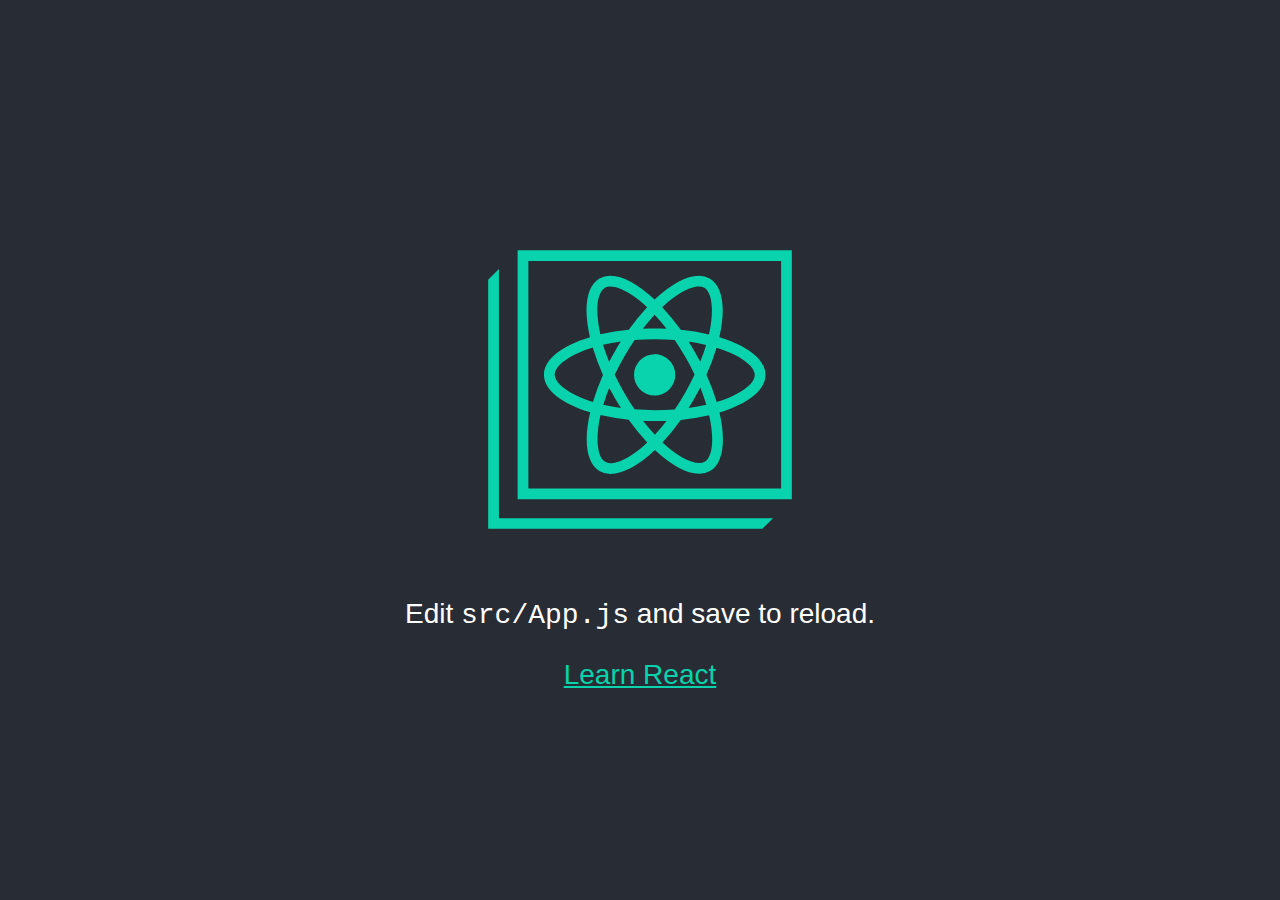
==== index.html @ 0065571b "first" ====
<!doctype html><html lang="en"><head><meta charset="utf-8"/><link rel="icon" href="/favicon.ico"/><meta name="viewport" content="width=device-width,initial-scale=1"/><meta name="theme-color" content="#000000"/><meta name="description" content="Web site created using create-react-app"/><link rel="apple-touch-icon" href="logo192.png"/><link rel="manifest" href="/manifest.json"/><title>React App</title><link href="/static/css/main.b100e6da.chunk.css" rel="stylesheet"></head><body><noscript>You need to enable JavaScript to run this app.</noscript><div id="root"></div><script>!function(i){function e(e){for(var r,t,n=e[0],o=e[1],u=e[2],l=0,f=[];l<n.length;l++)t=n[l],Object.prototype.hasOwnProperty.call(c,t)&&c[t]&&f.push(c[t][0]),c[t]=0;for(r in o)Object.prototype.hasOwnProperty.call(o,r)&&(i[r]=o[r]);for(s&&s(e);f.length;)f.shift()();return p.push.apply(p,u||[]),a()}function a(){for(var e,r=0;r<p.length;r++){for(var t=p[r],n=!0,o=1;o<t.length;o++){var u=t[o];0!==c[u]&&(n=!1)}n&&(p.splice(r--,1),e=l(l.s=t[0]))}return e}var t={},c={1:0},p=[];function l(e){if(t[e])return t[e].exports;var r=t[e]={i:e,l:!1,exports:{}};return i[e].call(r.exports,r,r.exports,l),r.l=!0,r.exports}l.m=i,l.c=t,l.d=function(e,r,t){l.o(e,r)||Object.defineProperty(e,r,{enumerable:!0,get:t})},l.r=function(e){"undefined"!=typeof Symbol&&Symbol.toStringTag&&Object.defineProperty(e,Symbol.toStringTag,{value:"Module"}),Object.defineProperty(e,"__esModule",{value:!0})},l.t=function(r,e){if(1&e&&(r=l(r)),8&e)return r;if(4&e&&"object"==typeof r&&r&&r.__esModule)return r;var t=Object.create(null);if(l.r(t),Object.defineProperty(t,"default",{enumerable:!0,value:r}),2&e&&"string"!=typeof r)for(var n in r)l.d(t,n,function(e){return r[e]}.bind(null,n));return t},l.n=function(e){var r=e&&e.__esModule?function(){return e.default}:function(){return e};return l.d(r,"a",r),r},l.o=function(e,r){return Object.prototype.hasOwnProperty.call(e,r)},l.p="/";var r=this.webpackJsonpthecoderfamily=this.webpackJsonpthecoderfamily||[],n=r.push.bind(r);r.push=e,r=r.slice();for(var o=0;o<r.length;o++)e(r[o]);var s=n;a()}([])</script><script src="/static/js/2.47bcb92f.chunk.js"></script><script src="/static/js/main.bb2afa3f.chunk.js"></script></body></html>
---- static/css/main.b100e6da.chunk.css ----
body{margin:0;font-family:-apple-system,BlinkMacSystemFont,Segoe UI,Roboto,Oxygen,Ubuntu,Cantarell,Fira Sans,Droid Sans,Helvetica Neue,sans-serif;-webkit-font-smoothing:antialiased;-moz-osx-font-smoothing:grayscale}code{font-family:source-code-pro,Menlo,Monaco,Consolas,Courier New,monospace}.App{text-align:center}.App-logo{height:40vmin}.App-header{background-color:#282c34;min-height:100vh;display:flex;flex-direction:column;align-items:center;justify-content:center;font-size:calc(10px + 2vmin);color:#fff}.App-link{color:#09d3ac}
/*# sourceMappingURL=main.b100e6da.chunk.css.map */
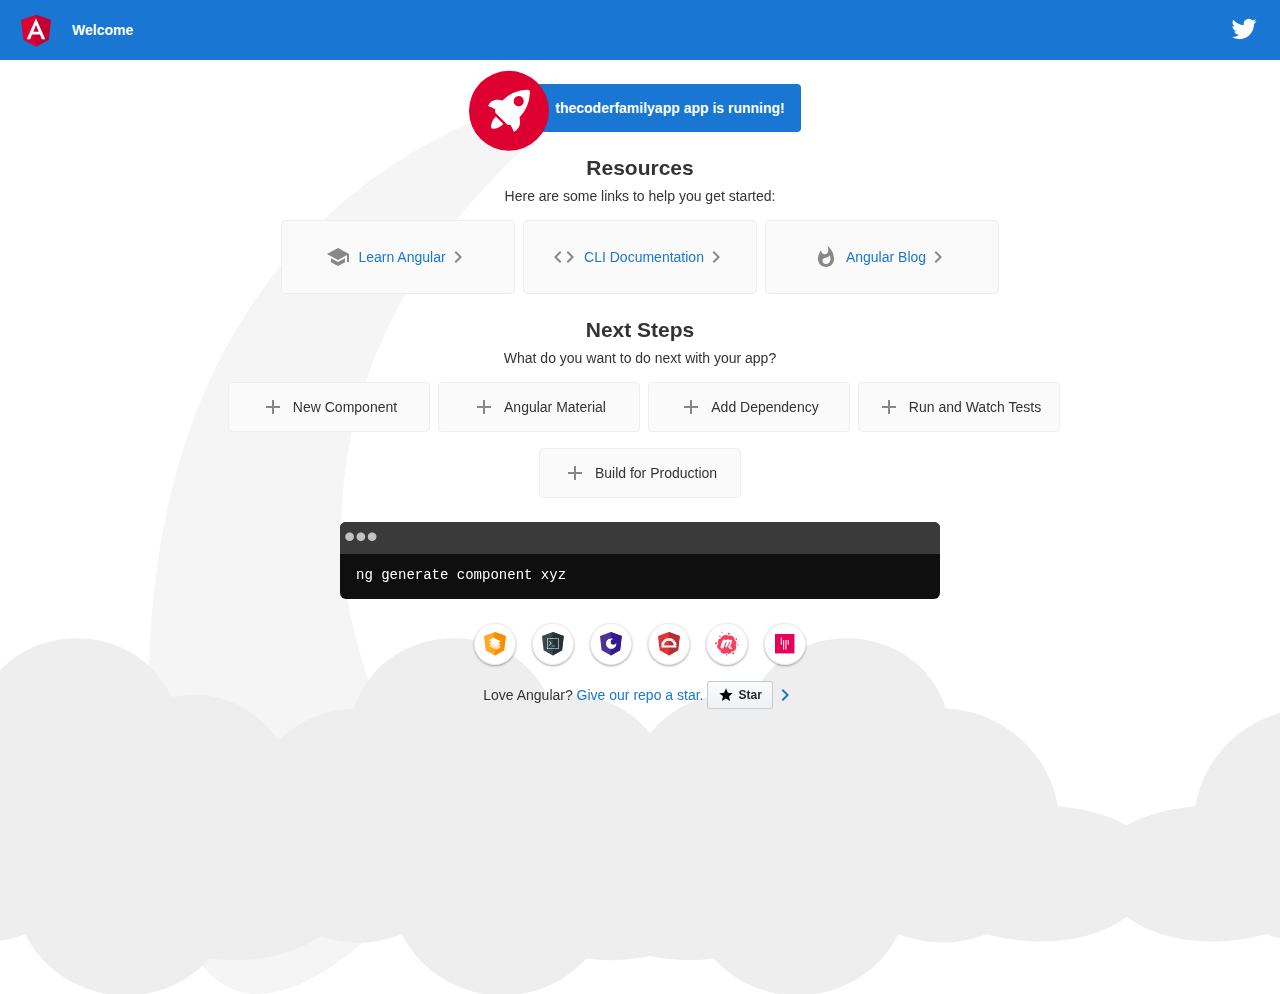
==== commit 0edba373: "new" ====
--- a/index.html
+++ b/index.html
@@ -1 +1,12 @@
-<!doctype html><html lang="en"><head><meta charset="utf-8"/><link rel="icon" href="/favicon.ico"/><meta name="viewport" content="width=device-width,initial-scale=1"/><meta name="theme-color" content="#000000"/><meta name="description" content="Web site created using create-react-app"/><link rel="apple-touch-icon" href="logo192.png"/><link rel="manifest" href="/manifest.json"/><title>React App</title><link href="/static/css/main.b100e6da.chunk.css" rel="stylesheet"></head><body><noscript>You need to enable JavaScript to run this app.</noscript><div id="root"></div><script>!function(i){function e(e){for(var r,t,n=e[0],o=e[1],u=e[2],l=0,f=[];l<n.length;l++)t=n[l],Object.prototype.hasOwnProperty.call(c,t)&&c[t]&&f.push(c[t][0]),c[t]=0;for(r in o)Object.prototype.hasOwnProperty.call(o,r)&&(i[r]=o[r]);for(s&&s(e);f.length;)f.shift()();return p.push.apply(p,u||[]),a()}function a(){for(var e,r=0;r<p.length;r++){for(var t=p[r],n=!0,o=1;o<t.length;o++){var u=t[o];0!==c[u]&&(n=!1)}n&&(p.splice(r--,1),e=l(l.s=t[0]))}return e}var t={},c={1:0},p=[];function l(e){if(t[e])return t[e].exports;var r=t[e]={i:e,l:!1,exports:{}};return i[e].call(r.exports,r,r.exports,l),r.l=!0,r.exports}l.m=i,l.c=t,l.d=function(e,r,t){l.o(e,r)||Object.defineProperty(e,r,{enumerable:!0,get:t})},l.r=function(e){"undefined"!=typeof Symbol&&Symbol.toStringTag&&Object.defineProperty(e,Symbol.toStringTag,{value:"Module"}),Object.defineProperty(e,"__esModule",{value:!0})},l.t=function(r,e){if(1&e&&(r=l(r)),8&e)return r;if(4&e&&"object"==typeof r&&r&&r.__esModule)return r;var t=Object.create(null);if(l.r(t),Object.defineProperty(t,"default",{enumerable:!0,value:r}),2&e&&"string"!=typeof r)for(var n in r)l.d(t,n,function(e){return r[e]}.bind(null,n));return t},l.n=function(e){var r=e&&e.__esModule?function(){return e.default}:function(){return e};return l.d(r,"a",r),r},l.o=function(e,r){return Object.prototype.hasOwnProperty.call(e,r)},l.p="/";var r=this.webpackJsonpthecoderfamily=this.webpackJsonpthecoderfamily||[],n=r.push.bind(r);r.push=e,r=r.slice();for(var o=0;o<r.length;o++)e(r[o]);var s=n;a()}([])</script><script src="/static/js/2.47bcb92f.chunk.js"></script><script src="/static/js/main.bb2afa3f.chunk.js"></script></body></html>+<!doctype html>
+<html lang="en">
+<head>
+  <meta charset="utf-8">
+  <title>Thecoderfamilyapp</title>
+  <base href="thecoderfamilyapp">  <meta name="viewport" content="width=device-width, initial-scale=1">
+  <link rel="icon" type="image/x-icon" href="favicon.ico">
+<link rel="stylesheet" href="styles.3ff695c00d717f2d2a11.css"></head>
+<body>
+  <app-root></app-root>
+<script src="runtime-es2015.edb2fcf2778e7bf1d426.js" type="module"></script><script src="runtime-es5.edb2fcf2778e7bf1d426.js" nomodule defer></script><script src="polyfills-es5.6696c533341b95a3d617.js" nomodule defer></script><script src="polyfills-es2015.2987770fde9daa1d8a2e.js" type="module"></script><script src="main-es2015.845e16c67423361353fd.js" type="module"></script><script src="main-es5.845e16c67423361353fd.js" nomodule defer></script></body>
+</html>
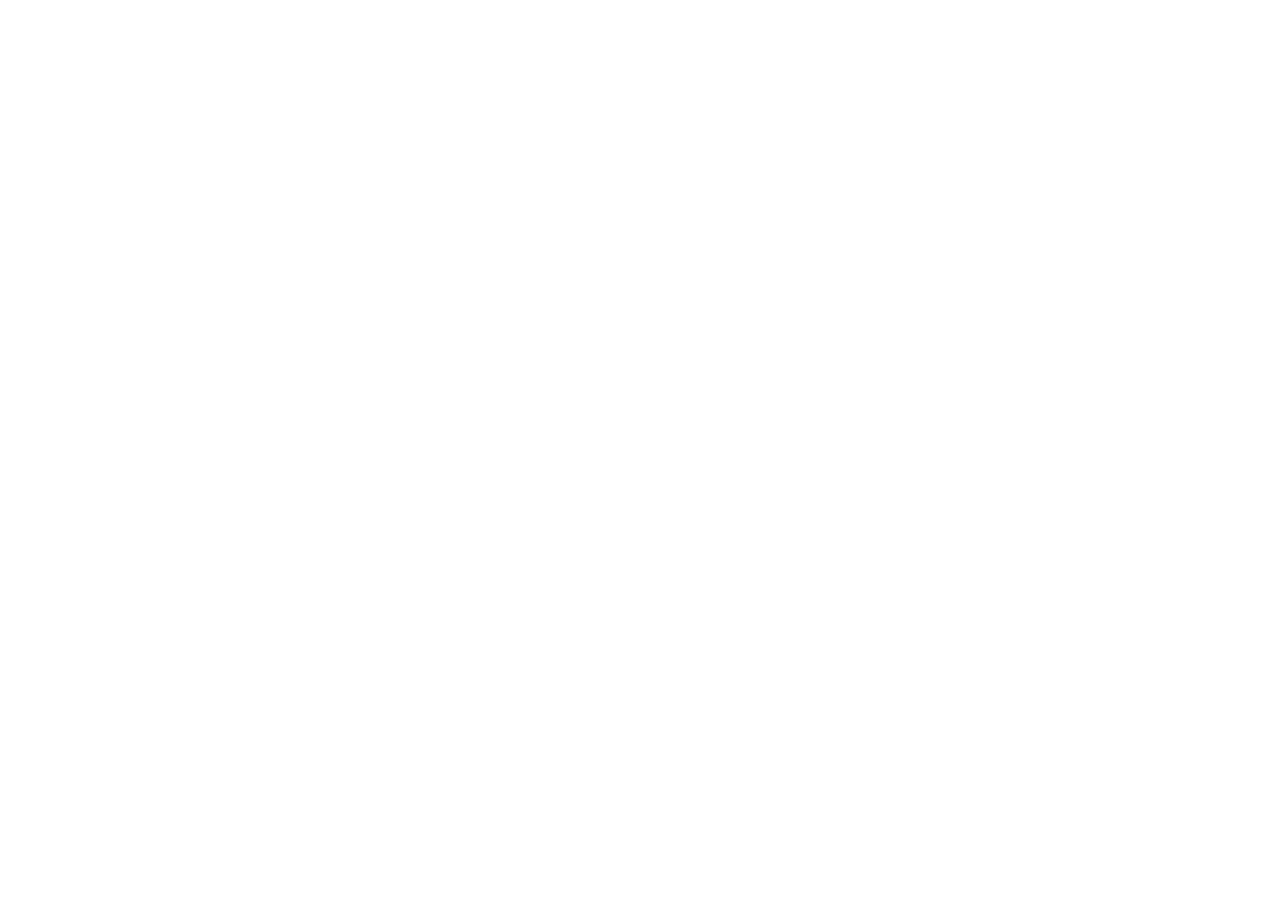
==== commit 41a97fe3: "a" ====
--- a/index.html
+++ b/index.html
@@ -3,7 +3,7 @@
 <head>
   <meta charset="utf-8">
   <title>Thecoderfamilyapp</title>
-  <base href="thecoderfamilyapp">  <meta name="viewport" content="width=device-width, initial-scale=1">
+  <base href="https://chaddhaji.github.io/thecoderfamily_deploy_test/">  <meta name="viewport" content="width=device-width, initial-scale=1">
   <link rel="icon" type="image/x-icon" href="favicon.ico">
 <link rel="stylesheet" href="styles.3ff695c00d717f2d2a11.css"></head>
 <body>
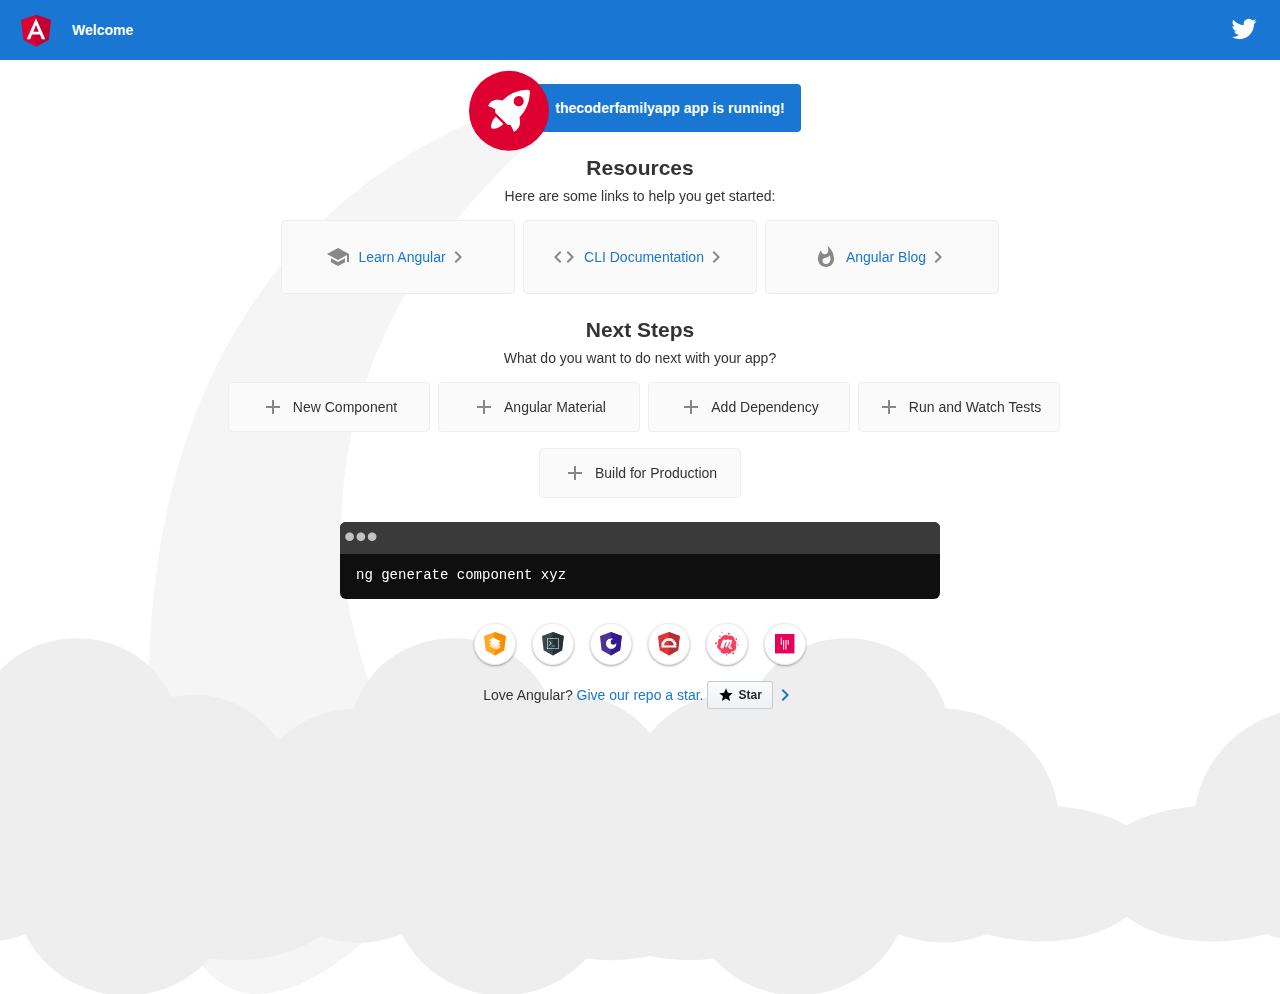
==== commit 2c27fbfc: "Auto-generated commit" ====
--- a/index.html
+++ b/index.html
@@ -3,7 +3,7 @@
 <head>
   <meta charset="utf-8">
   <title>Thecoderfamilyapp</title>
-  <base href="https://chaddhaji.github.io/thecoderfamily_deploy_test/">  <meta name="viewport" content="width=device-width, initial-scale=1">
+  <base href="http://chaddhaji.github.io/thecoderfamily.com/">  <meta name="viewport" content="width=device-width, initial-scale=1">
   <link rel="icon" type="image/x-icon" href="favicon.ico">
 <link rel="stylesheet" href="styles.3ff695c00d717f2d2a11.css"></head>
 <body>
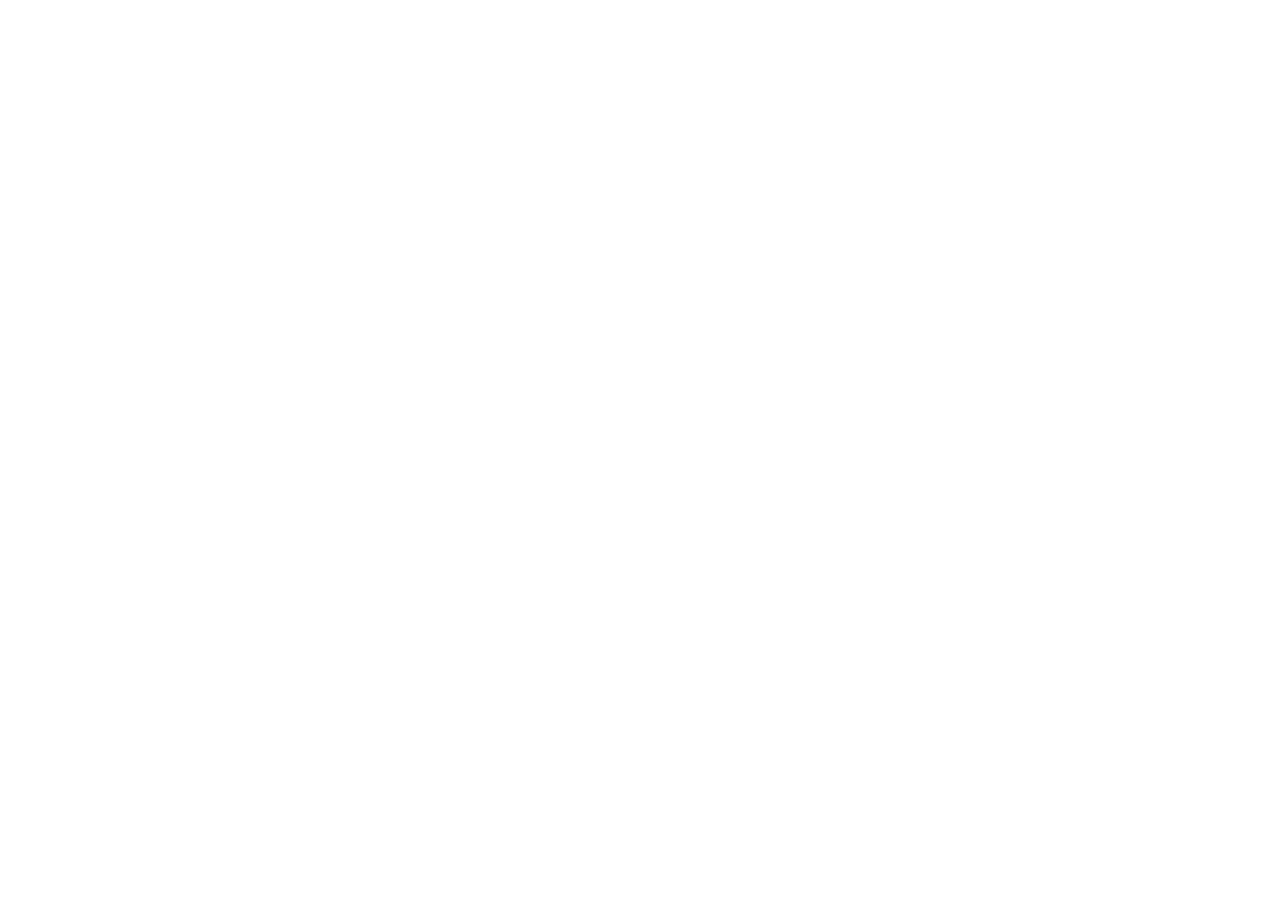
==== commit dc97fce5: "Auto-generated commit" ====
--- a/index.html
+++ b/index.html
@@ -3,7 +3,7 @@
 <head>
   <meta charset="utf-8">
   <title>Thecoderfamilyapp</title>
-  <base href="http://chaddhaji.github.io/thecoderfamily.com/">  <meta name="viewport" content="width=device-width, initial-scale=1">
+  <base href="http://www.thecoderfamily.com/">  <meta name="viewport" content="width=device-width, initial-scale=1">
   <link rel="icon" type="image/x-icon" href="favicon.ico">
 <link rel="stylesheet" href="styles.3ff695c00d717f2d2a11.css"></head>
 <body>
